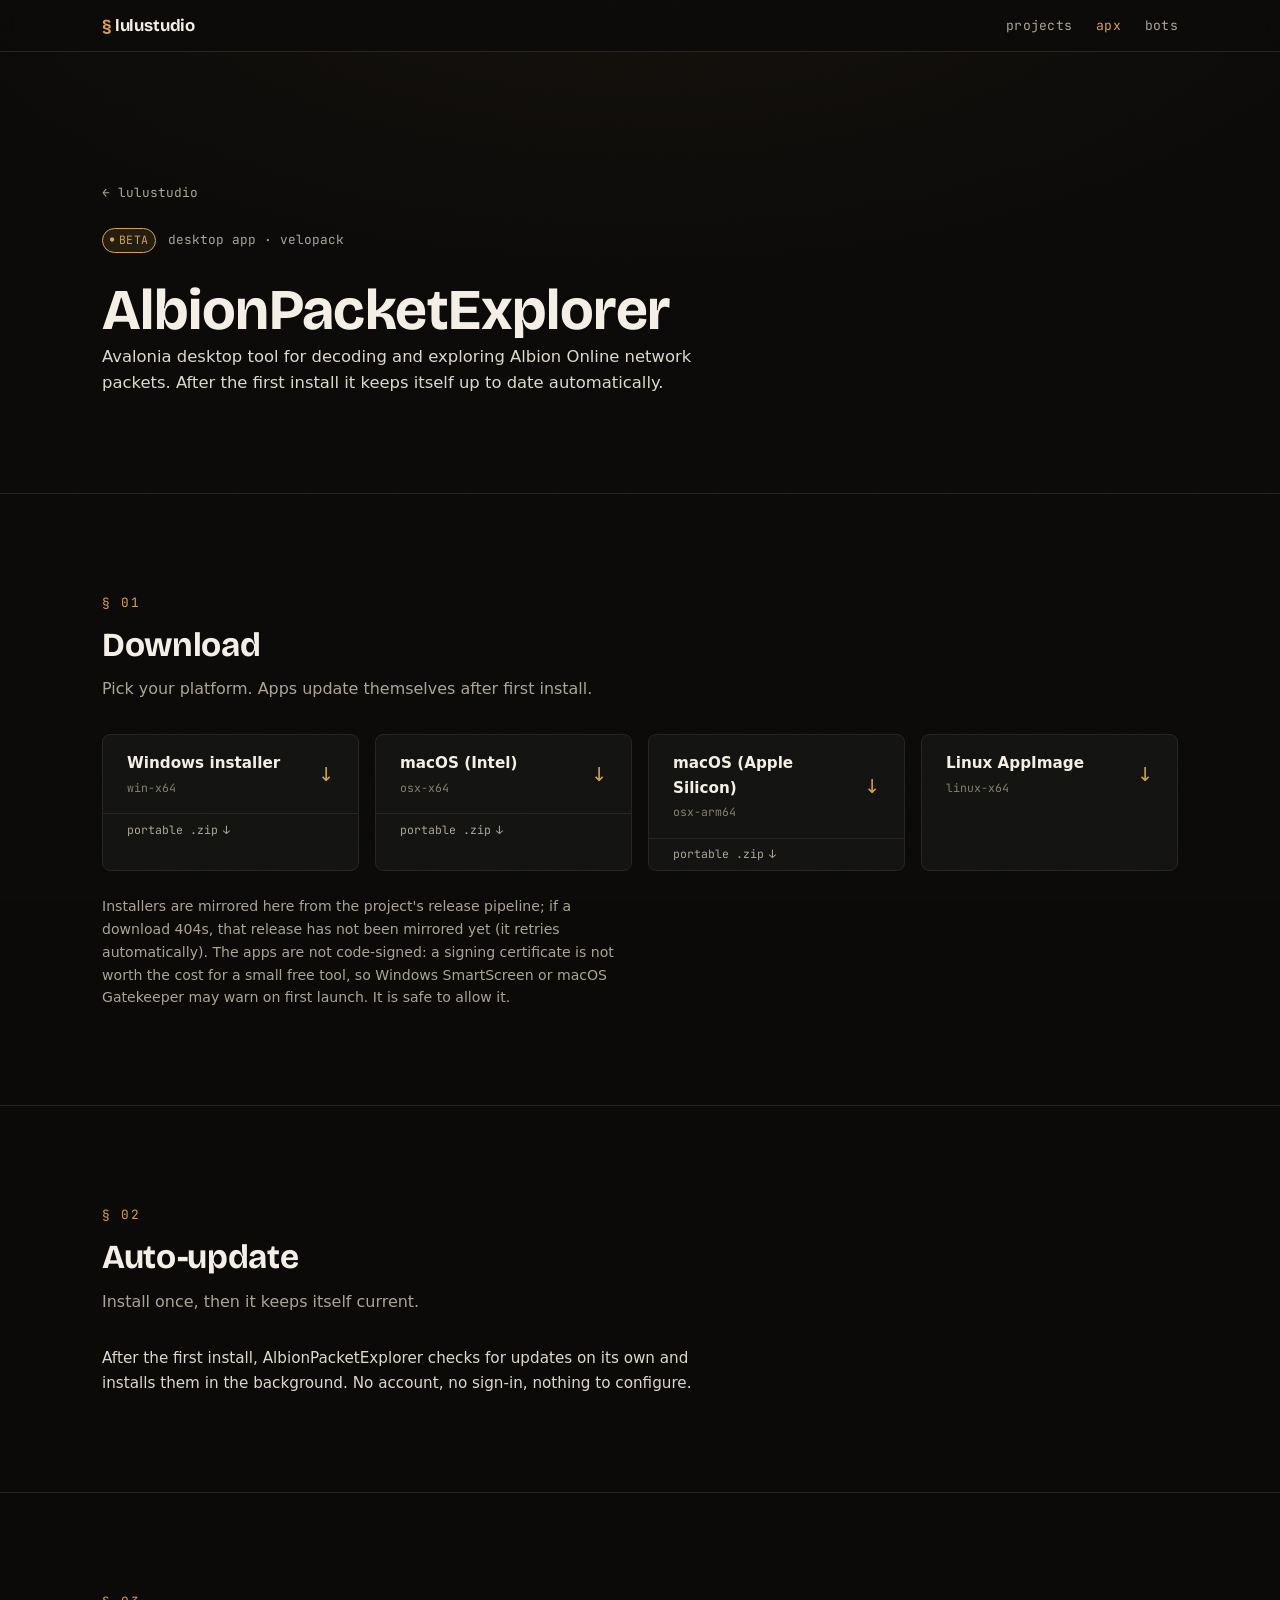
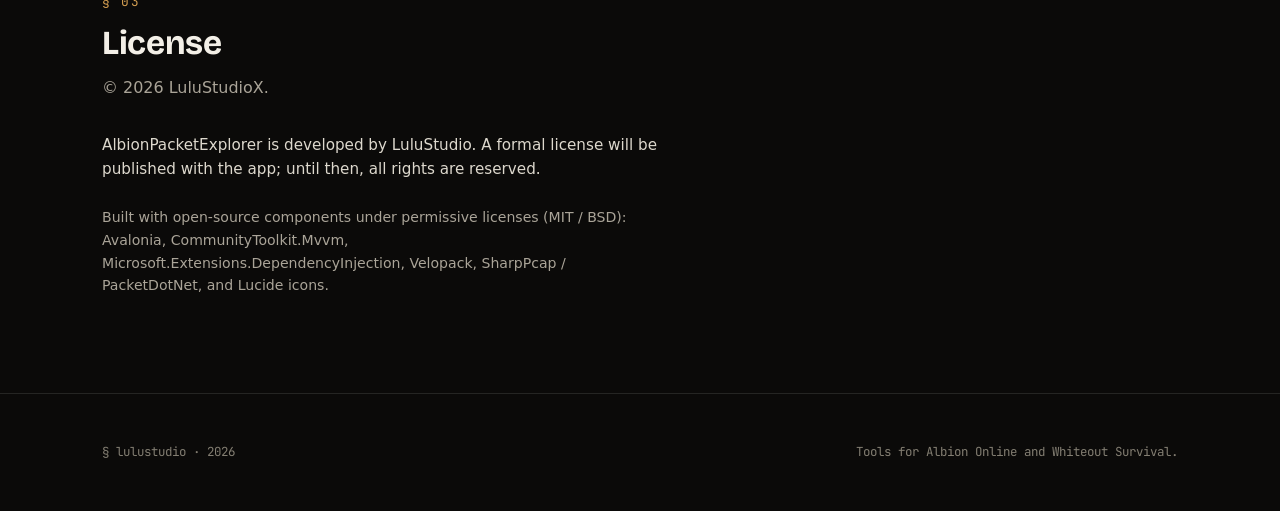
==== apx/index.html @ aff36cd7 "deploy site (stamp 224395fc3f15c5850746628ff8df8f4516e7709df6c220919f3e209f35f2060c)" ====
<!doctype html>
<html lang="en">
  <head>
    <meta charset="utf-8" />
    <meta name="viewport" content="width=device-width, initial-scale=1" />
    <title>AlbionPacketExplorer - LuluStudio</title>
    <meta name="description" content="Desktop tool for decoding and exploring Albion Online network packets. Self-updating via a token-free feed." />
    <link rel="canonical" href="https://projects.lulustudio.dk/apx/" />
    <meta property="og:title" content="AlbionPacketExplorer - LuluStudio" />
    <meta property="og:description" content="Decode and explore Albion Online network packets. Auto-updating desktop app." />
    <meta property="og:type" content="website" />
    <meta name="theme-color" content="#0b0a09" />
    <link rel="icon" href="/favicon.svg" type="image/svg+xml" />
    <link rel="preconnect" href="https://fonts.googleapis.com" />
    <link rel="preconnect" href="https://fonts.gstatic.com" crossorigin />
    <link href="https://fonts.googleapis.com/css2?family=Bricolage+Grotesque:opsz,wght@12..96,400..800&family=JetBrains+Mono:wght@400;500;600&display=swap" rel="stylesheet" />
    <link rel="stylesheet" href="/css/styles.css" />
  </head>
  <body>
    <div class="grain" aria-hidden="true"></div>
    <a class="skip-link" href="#main">skip to content</a>

    <nav class="site-nav">
      <div class="page-width site-nav__bar">
        <a class="site-nav__brand" href="/"><span class="site-nav__mark">§</span> <span class="site-nav__word">lulustudio</span></a>
        <ul class="site-nav__links">
          <li><a href="/#projects">projects</a></li>
          <li><a href="/apx/" aria-current="page">apx</a></li>
          <li><a href="/bots/">bots</a></li>
        </ul>
      </div>
    </nav>

    <main id="main">
      <header class="hero">
        <div class="page-width">
          <a class="hero__back" href="/">← lulustudio</a>
          <p class="hero__eyebrow">
            <span class="badge badge--accent"><span class="badge__dot" aria-hidden="true">●</span>beta</span>
            desktop app · velopack
          </p>
          <h1>AlbionPacketExplorer</h1>
          <p class="hero__lead">
            Avalonia desktop tool for decoding and exploring Albion Online network packets. After the
            first install it keeps itself up to date automatically.
          </p>
        </div>
      </header>

      <section class="section" id="download">
        <div class="page-width">
          <header class="section__header">
            <span class="section__number">§ 01</span>
            <h2 class="section__title">Download</h2>
            <p class="section__lead">Pick your platform. Apps update themselves after first install.</p>
          </header>
          <div class="download-grid" data-downloads="apx"></div>
          <p class="fine-print">
            Installers are mirrored here from the project's release pipeline; if a download 404s, that
            release has not been mirrored yet (it retries automatically). The apps are not code-signed:
            a signing certificate is not worth the cost for a small free tool, so Windows SmartScreen
            or macOS Gatekeeper may warn on first launch. It is safe to allow it.
          </p>
        </div>
      </section>

      <section class="section" id="updates">
        <div class="page-width">
          <header class="section__header">
            <span class="section__number">§ 02</span>
            <h2 class="section__title">Auto-update</h2>
            <p class="section__lead">Install once, then it keeps itself current.</p>
          </header>
          <div class="prose">
            <p>
              After the first install, AlbionPacketExplorer checks for updates on its own and
              installs them in the background. No account, no sign-in, nothing to configure.
            </p>
          </div>
        </div>
      </section>

      <section class="section" id="license">
        <div class="page-width">
          <header class="section__header">
            <span class="section__number">§ 03</span>
            <h2 class="section__title">License</h2>
            <p class="section__lead">© 2026 LuluStudioX.</p>
          </header>
          <div class="prose">
            <p>
              AlbionPacketExplorer is developed by LuluStudio. A formal license will be published with
              the app; until then, all rights are reserved.
            </p>
            <p class="fine-print">
              Built with open-source components under permissive licenses (MIT / BSD): Avalonia,
              CommunityToolkit.Mvvm, Microsoft.Extensions.DependencyInjection, Velopack,
              SharpPcap / PacketDotNet, and Lucide icons.
            </p>
          </div>
        </div>
      </section>
    </main>

    <footer class="site-footer">
      <div class="page-width site-footer__row">
        <span>§ lulustudio · <span data-current-year></span></span>
        <span>Tools for Albion Online and Whiteout Survival.</span>
      </div>
    </footer>

    <script src="/js/data.js"></script>
    <script src="/js/render.js"></script>
    <script src="/js/cursor.js"></script>
  </body>
</html>
---- css/styles.css ----
@import './theme.css';

/* ── reset ── */
*, *::before, *::after { box-sizing: border-box; margin: 0; padding: 0; }
html { scroll-behavior: smooth; -webkit-text-size-adjust: 100%; }

body {
  background: var(--color-bg);
  color: var(--color-text);
  font-family: var(--font-body);
  font-size: var(--font-size-body);
  line-height: var(--line-height-normal);
  min-height: 100svh;
  -webkit-font-smoothing: antialiased;
  text-rendering: optimizeLegibility;
  overflow-x: hidden;
}

/* firelight warmth from the top, like glow on a cave wall */
body::before {
  content: '';
  position: fixed;
  inset: 0;
  z-index: -2;
  background:
    radial-gradient(1100px 520px at 50% -10%, var(--color-accent-faint), transparent 70%),
    var(--color-bg);
  pointer-events: none;
}

/* dot grid revealed by a spotlight that follows the mouse (see js/cursor.js).
   Ported from cv-lulustudio, recolored to the hub accent. Sits behind content. */
.dot-grid {
  position: fixed;
  inset: 0;
  z-index: -1;
  pointer-events: none;
  background-image: radial-gradient(circle, color-mix(in srgb, var(--color-accent) 60%, transparent) 1.2px, transparent 1.2px);
  background-size: 26px 26px;
  -webkit-mask-image: radial-gradient(ellipse 360px 300px at var(--mx, -999px) var(--my, -999px), #000 8%, transparent 70%);
  mask-image: radial-gradient(ellipse 360px 300px at var(--mx, -999px) var(--my, -999px), #000 8%, transparent 70%);
}

/* subtle film-grain overlay */
.grain {
  position: fixed;
  inset: 0;
  z-index: 9999;
  pointer-events: none;
  opacity: 0.035;
  mix-blend-mode: overlay;
  background-image: url("data:image/svg+xml,%3Csvg xmlns='http://www.w3.org/2000/svg' width='160' height='160'%3E%3Cfilter id='n'%3E%3CfeTurbulence type='fractalNoise' baseFrequency='0.85' numOctaves='2' stitchTiles='stitch'/%3E%3C/filter%3E%3Crect width='100%25' height='100%25' filter='url(%23n)'/%3E%3C/svg%3E");
}

/* ── headings ── */
h1, h2, h3 {
  font-family: var(--font-display);
  color: var(--color-heading);
  line-height: var(--line-height-tight);
  font-weight: 700;
  letter-spacing: -0.01em;
  text-wrap: balance;
  overflow-wrap: break-word;
}
h1 { font-size: var(--font-size-hero); }
h2 { font-size: var(--font-size-title); }
h3 { font-size: var(--font-size-subtitle); }
p { color: var(--color-text); text-wrap: pretty; }
strong { color: var(--color-heading); font-weight: 700; }
img, svg, video { max-width: 100%; height: auto; }

/* ── links ── */
a { color: var(--color-accent); text-decoration: none; transition: color 0.15s ease; }
a:hover { color: var(--color-accent-bright); }

/* ── code / mono ── */
code, pre, kbd, samp { font-family: var(--font-mono); font-size: var(--font-size-code); }
code:not(pre code) {
  background: var(--color-inset);
  border: 1px solid var(--color-border);
  border-radius: var(--radius-sm);
  padding: 0.1em 0.4em;
  color: var(--color-heading);
}

/* ── layout primitives ── */
.page-width {
  max-width: var(--max-width);
  margin-inline: auto;
  padding-inline: clamp(1.1rem, 4vw, 2rem);
}

/* ── focus / a11y ── */
a:focus-visible, button:focus-visible, [tabindex]:focus-visible {
  outline: 2px solid var(--color-accent);
  outline-offset: 3px;
  border-radius: var(--radius-sm);
}
.visually-hidden {
  position: absolute; width: 1px; height: 1px;
  padding: 0; margin: -1px; overflow: hidden;
  clip: rect(0, 0, 0, 0); white-space: nowrap; border: 0;
}

/* ── button ── */
.button {
  display: inline-flex;
  align-items: center;
  gap: 0.5em;
  font-family: var(--font-mono);
  font-size: 0.85rem;
  letter-spacing: 0.01em;
  padding: 0.7em 1.15em;
  border-radius: var(--radius-md);
  border: 1px solid var(--color-accent);
  background: var(--color-accent-soft);
  color: var(--color-accent);
  transition: background 0.16s ease, border-color 0.16s ease, color 0.16s ease, transform 0.16s ease;
}
.button:hover { background: var(--color-accent); color: var(--color-bg); transform: translateY(-1px); }
.button--ghost { border-color: var(--color-border-strong); background: transparent; color: var(--color-text); }
.button--ghost:hover {
  border-color: var(--color-accent);
  background: var(--color-accent-soft);
  color: var(--color-accent);
  transform: translateY(-1px);
}

/* ── skip link ── */
.skip-link {
  position: fixed; top: 8px; left: 8px; z-index: 10000;
  transform: translateY(-160%);
  background: var(--color-accent); color: var(--color-bg);
  font-family: var(--font-mono); font-size: 0.75rem; font-weight: 600;
  padding: 0.6em 1em; border-radius: var(--radius-sm);
  transition: transform 0.18s ease;
}
.skip-link:focus { transform: translateY(0); }

/* ── navigation ── */
.site-nav {
  position: sticky; top: 0; z-index: 100;
  min-height: var(--nav-height);
  display: flex; align-items: center;
  background: color-mix(in srgb, var(--color-bg) 82%, transparent);
  backdrop-filter: blur(8px);
  border-bottom: 1px solid var(--color-border);
}
.site-nav__bar { display: flex; align-items: center; justify-content: space-between; gap: var(--space-lg); width: 100%; }
.site-nav__brand { font-family: var(--font-display); font-weight: 700; color: var(--color-heading); font-size: 1.05rem; letter-spacing: -0.01em; }
.site-nav__brand:hover { color: var(--color-heading); }
.site-nav__mark { color: var(--color-accent); }
.site-nav__links { display: flex; gap: var(--space-lg); list-style: none; }
.site-nav__links a { font-family: var(--font-mono); font-size: 0.82rem; color: var(--color-text-muted); letter-spacing: 0.02em; }
.site-nav__links a:hover,
.site-nav__links a[aria-current='page'] { color: var(--color-accent); }

/* ── hero ── */
.hero { padding-block: clamp(3rem, 11vw, 8rem) var(--section-padding); }
.hero__eyebrow {
  display: flex; align-items: center; gap: var(--space-sm);
  font-family: var(--font-mono); font-size: 0.8rem; color: var(--color-text-muted);
  margin-bottom: var(--space-lg); flex-wrap: wrap;
}
.hero__title { margin-bottom: var(--space-lg); max-width: 18ch; }
.hero__lead { max-width: 60ch; color: var(--color-text); font-size: 1.08em; }
.hero__actions { display: flex; flex-wrap: wrap; gap: var(--space-md); margin-top: var(--space-xl); }
.hero__back { font-family: var(--font-mono); font-size: 0.8rem; color: var(--color-text-muted); display: inline-block; margin-bottom: var(--space-lg); }

/* ── numbered section ── */
.section { padding-block: var(--section-padding); border-top: 1px solid var(--color-border); }
.section__header { margin-bottom: var(--space-xl); }
.section__number { display: inline-block; font-family: var(--font-mono); font-size: 0.8rem; letter-spacing: 0.12em; color: var(--color-accent); margin-bottom: var(--space-sm); }
.section__title { max-width: 24ch; }
.section__lead { margin-top: var(--space-sm); color: var(--color-text-muted); max-width: 60ch; font-size: 1.05em; }

/* ── card grid + card ── */
.card-grid { display: grid; grid-template-columns: repeat(auto-fit, minmax(min(100%, 320px), 1fr)); gap: var(--space-lg); }
.card {
  display: flex; flex-direction: column; gap: var(--space-sm);
  padding: var(--space-lg);
  background: color-mix(in srgb, var(--color-card) 55%, transparent);
  border: 1px solid var(--color-border); border-radius: var(--radius-lg);
  transition: border-color 0.18s ease, transform 0.18s ease, background 0.18s ease;
}
.card:hover { border-color: var(--color-border-strong); transform: translateY(-2px); background: color-mix(in srgb, var(--color-elevated) 60%, transparent); }
.card__meta { display: flex; flex-wrap: wrap; gap: var(--space-xs); }
.card__head { display: flex; align-items: center; gap: var(--space-sm); }
.card__icon { width: 32px; height: 32px; flex-shrink: 0; border-radius: 7px; object-fit: contain; }
.card__title { font-size: var(--font-size-subtitle); overflow-wrap: anywhere; }
.card__title-btn {
  font: inherit; color: var(--color-heading); background: none; border: 0; padding: 0;
  text-align: left; cursor: pointer; transition: color 0.15s ease;
}
.card__title-btn:hover { color: var(--color-accent); }
.card__title-arrow { color: var(--color-accent); white-space: nowrap; }
.card__description { color: var(--color-text-muted); font-size: 0.95em; flex: 1; }
/* tech stack: a labeled row of language chips with a color dot each */
.card__stack { display: flex; align-items: center; flex-wrap: wrap; gap: var(--space-xs); }
.card__stack-label { font-family: var(--font-mono); font-size: 0.6rem; text-transform: uppercase; letter-spacing: 0.1em; color: var(--color-text-faint); }
.tech-list { display: flex; flex-wrap: wrap; gap: var(--space-xs); list-style: none; }
.tech { display: inline-flex; align-items: center; gap: 0.4em; font-family: var(--font-mono); font-size: 0.72rem; color: var(--color-text-muted); border: 1px solid var(--color-border); border-radius: var(--radius-sm); padding: 0.12em 0.5em; }
.tech__dot { width: 8px; height: 8px; border-radius: 2px; display: inline-block; }
.card__actions { display: flex; flex-wrap: wrap; align-items: center; gap: var(--space-md); margin-top: var(--space-xs); }
.card__action {
  font-family: var(--font-mono); font-size: 0.8rem; color: var(--color-accent);
  background: none; border: 0; padding: 0; cursor: pointer; transition: color 0.15s ease;
}
.card__action:hover { color: var(--color-accent-bright); }

/* compact stats line under the card description */
.statline { display: flex; flex-wrap: wrap; align-items: center; gap: 0.5em; font-family: var(--font-mono); font-size: 0.72rem; color: var(--color-text-faint); }
.statline__sep { color: var(--color-border-strong); }

/* ── badge ── */
.badge {
  display: inline-flex; align-items: center; gap: 0.4em;
  font-family: var(--font-mono); font-size: 0.72rem; letter-spacing: 0.03em;
  text-transform: uppercase; padding: 0.22em 0.6em; border-radius: var(--radius-pill);
  border: 1px solid var(--color-border-strong); background: var(--color-inset); color: var(--color-text-muted); white-space: nowrap;
}
.badge__dot { font-size: 0.6em; line-height: 1; display: inline-block; }

/* live badge: vivid green, with a light circling the pill border */
.badge--live {
  position: relative;
  color: var(--color-live-bright);
  border-color: color-mix(in srgb, var(--color-live) 45%, transparent);
  background: var(--color-live-soft);
}
.badge--live .live-count { font-weight: 700; }
.badge--live::before {
  content: '';
  position: absolute;
  inset: 0;
  border-radius: inherit;
  padding: 1.4px;
  background: conic-gradient(from var(--beam-angle, 0deg),
    transparent 0 62%,
    color-mix(in srgb, var(--color-live-bright) 40%, transparent) 74%,
    var(--color-live-bright) 84%,
    transparent 92%);
  -webkit-mask: linear-gradient(#000 0 0) content-box, linear-gradient(#000 0 0);
  -webkit-mask-composite: xor;
          mask: linear-gradient(#000 0 0) content-box, linear-gradient(#000 0 0);
          mask-composite: exclude;
  animation: badge-beam 2.6s linear infinite;
  pointer-events: none;
}
@property --beam-angle { syntax: '<angle>'; inherits: false; initial-value: 0deg; }
@keyframes badge-beam { to { --beam-angle: 360deg; } }
.badge--accent { color: var(--color-accent); border-color: var(--color-accent); background: var(--color-accent-soft); }
.badge--warn { color: var(--color-warn); border-color: var(--color-warn); }
.badge--private { color: var(--color-text-faint); border-color: var(--color-border-strong); }
.badge--fork { color: var(--color-text-muted); border-color: var(--color-border-strong); }
.badge--discord { color: #aab0f7; border-color: color-mix(in srgb, #5865f2 55%, transparent); background: rgba(88, 101, 242, 0.12); }
.badge--version { color: var(--color-accent); border-color: color-mix(in srgb, var(--color-accent) 45%, transparent); background: var(--color-accent-soft); text-transform: none; }
.badge__icon { display: inline-block; vertical-align: -1px; }

/* ── code block ── */
.code-block { border: 1px solid var(--color-border); border-radius: var(--radius-md); background: var(--color-elevated); overflow: hidden; }
.code-block__bar { display: flex; align-items: center; gap: 0.5em; padding: 0.5em 0.9em; font-family: var(--font-mono); font-size: 0.72rem; letter-spacing: 0.04em; color: var(--color-text-muted); background: var(--color-inset); border-bottom: 1px solid var(--color-border); }
.code-block__dot { color: var(--color-accent); font-size: 0.7em; }
.code-block__body { margin: 0; padding: var(--space-md); overflow-x: auto; color: var(--color-heading); line-height: 1.6; }

/* ── prose + checklist ── */
.prose { max-width: 64ch; display: flex; flex-direction: column; gap: var(--space-lg); }
.checklist { list-style: none; display: flex; flex-direction: column; gap: var(--space-xs); }
.checklist li { font-family: var(--font-mono); font-size: 0.85rem; color: var(--color-text-muted); }
.checklist__mark { color: var(--color-live); margin-right: 0.5em; }
.callout--warn { color: var(--color-text); border-left: 2px solid var(--color-warn); padding-left: var(--space-md); }
.fine-print { font-size: 0.88rem; color: var(--color-text-muted); max-width: 60ch; }
.see-all { margin-top: var(--space-lg); font-family: var(--font-mono); font-size: 0.85rem; }

/* ── download grid (apx) ── */
.download-grid { display: grid; grid-template-columns: repeat(auto-fill, minmax(min(100%, 240px), 1fr)); gap: var(--space-md); }
.download {
  display: flex; flex-direction: column;
  background: var(--color-card); border: 1px solid var(--color-border); border-radius: var(--radius-md);
  transition: border-color 0.18s ease, transform 0.18s ease;
}
.download:hover { border-color: var(--color-accent); transform: translateY(-2px); }
.download__main { display: grid; grid-template-columns: 1fr auto; align-items: center; gap: 0.2em var(--space-sm); padding: var(--space-md) var(--space-lg); }
.download__label { color: var(--color-heading); font-weight: 600; }
.download__platform { grid-column: 1; font-family: var(--font-mono); font-size: 0.72rem; color: var(--color-text-faint); }
.download__arrow { grid-row: 1 / 3; grid-column: 2; color: var(--color-accent); font-size: 1.2rem; }
.download__portable {
  display: flex; align-items: center; gap: 0.4em;
  padding: 0.55em var(--space-lg);
  border-top: 1px solid var(--color-border);
  font-family: var(--font-mono); font-size: 0.72rem; color: var(--color-text-muted);
}
.download__portable:hover { color: var(--color-accent); }

/* breathing room between the download grid and the note under it */
.download-grid + .fine-print { margin-top: var(--space-lg); }

/* ── footer ── */
.site-footer { border-top: 1px solid var(--color-border); padding-block: var(--space-2xl); color: var(--color-text-faint); font-family: var(--font-mono); font-size: 0.78rem; }
.site-footer__row { display: flex; flex-wrap: wrap; gap: var(--space-md); justify-content: space-between; }

/* ── empty state (shown if data fails to load) ── */
.empty-state { color: var(--color-text-faint); font-family: var(--font-mono); font-size: 0.85rem; }

/* ── details dialog (click-to-expand) ── */
.details {
  width: min(640px, calc(100vw - 2rem));
  margin: auto;
  padding: 0;
  border: 1px solid var(--color-border-strong);
  border-radius: var(--radius-lg);
  background: var(--color-card);
  color: var(--color-text);
}
.details::backdrop { background: rgba(0, 0, 0, 0.66); backdrop-filter: blur(2px); }
.details[open] { animation: details-in 0.22s cubic-bezier(0.16, 1, 0.3, 1) both; }
.details[open]::backdrop { animation: backdrop-in 0.22s ease both; }
@keyframes details-in { from { opacity: 0; transform: translateY(10px) scale(0.98); } to { opacity: 1; transform: none; } }
@keyframes backdrop-in { from { opacity: 0; } to { opacity: 1; } }
.details__panel { position: relative; padding: var(--space-xl); display: flex; flex-direction: column; gap: var(--space-md); }
.details__release { font-family: var(--font-mono); font-size: 0.78rem; color: var(--color-text-muted); }
.details__release strong { color: var(--color-accent); }
.details__close {
  position: absolute; top: var(--space-md); right: var(--space-md);
  background: none; border: 0; color: var(--color-text-muted); cursor: pointer;
  font-size: 1rem; line-height: 1; padding: 0.3em;
}
.details__close:hover { color: var(--color-heading); }
.details__heading-row { display: flex; align-items: center; gap: var(--space-sm); }
.details__heading-row .card__icon { width: 34px; height: 34px; }
.details__title { font-size: var(--font-size-title); overflow-wrap: anywhere; padding-right: 2rem; }
.details__description { color: var(--color-text-muted); }
.details__block { display: flex; flex-direction: column; gap: var(--space-xs); }
.details__heading { font-family: var(--font-mono); font-size: 0.72rem; text-transform: uppercase; letter-spacing: 0.06em; color: var(--color-text-muted); }
.details__heading-note { color: var(--color-text-faint); text-transform: none; letter-spacing: 0; }
.details__links { display: flex; flex-wrap: wrap; gap: var(--space-sm); margin-top: var(--space-xs); }

/* curated runtime facts in the details panel */
.facts { list-style: none; display: flex; flex-wrap: wrap; gap: var(--space-xs); }
.fact {
  font-family: var(--font-mono); font-size: 0.7rem; color: var(--color-text);
  border: 1px solid var(--color-border-strong); border-radius: var(--radius-pill);
  padding: 0.2em 0.65em; background: var(--color-inset);
}

/* stat grid */
.stat-grid { display: grid; grid-template-columns: repeat(auto-fit, minmax(110px, 1fr)); gap: var(--space-sm); margin: 0; }
.stat { background: var(--color-elevated); border: 1px solid var(--color-border); border-radius: var(--radius-md); padding: var(--space-sm) var(--space-md); }
.stat__label { font-family: var(--font-mono); font-size: 0.66rem; text-transform: uppercase; letter-spacing: 0.05em; color: var(--color-text-faint); margin: 0 0 0.2em; }
.stat__value { font-size: 0.95rem; color: var(--color-heading); margin: 0; }

/* language bar */
.lang-bar { display: flex; height: 10px; border-radius: var(--radius-pill); overflow: hidden; background: var(--color-inset); }
.lang-bar__seg { display: block; height: 100%; }
.lang-bar__legend { list-style: none; display: flex; flex-wrap: wrap; gap: var(--space-md); margin-top: var(--space-xs); font-family: var(--font-mono); font-size: 0.72rem; color: var(--color-text-muted); }
.lang-bar__legend li { display: flex; align-items: center; gap: 0.4em; }
.lang-bar__chip { width: 10px; height: 10px; border-radius: 2px; display: inline-block; }
.lang-bar__pct { color: var(--color-text-faint); }
.lang-bar__seg--0 { background: var(--color-accent); }
.lang-bar__seg--1 { background: var(--color-live); }
.lang-bar__seg--2 { background: #7e8ab0; }
.lang-bar__seg--3 { background: var(--color-warn); }

/* commit sparkline */
.spark { display: flex; align-items: flex-end; gap: 2px; height: 56px; padding: var(--space-xs); background: var(--color-elevated); border: 1px solid var(--color-border); border-radius: var(--radius-md); }
.spark__bar { flex: 1; min-width: 2px; background: var(--color-accent); border-radius: 1px 1px 0 0; opacity: 0.85; transition: opacity 0.12s ease; }
.spark__bar:hover { opacity: 1; }
.spark-axis { display: flex; justify-content: space-between; font-family: var(--font-mono); font-size: 0.62rem; color: var(--color-text-faint); margin-top: 0.3em; }

/* prev / next navigation inside the details panel */
.details__nav { display: flex; align-items: center; justify-content: space-between; gap: var(--space-sm); margin-top: var(--space-xs); padding-top: var(--space-md); border-top: 1px solid var(--color-border); }
.details__nav-btn {
  font-family: var(--font-mono); font-size: 0.75rem; color: var(--color-accent);
  background: none; border: 0; cursor: pointer; padding: 0.3em 0; max-width: 42%;
  overflow: hidden; text-overflow: ellipsis; white-space: nowrap; transition: color 0.15s ease;
}
.details__nav-btn:hover { color: var(--color-accent-bright); }
.details__nav-btn--off { color: var(--color-text-faint); cursor: default; }
.details__nav-count { font-family: var(--font-mono); font-size: 0.7rem; color: var(--color-text-faint); flex-shrink: 0; }

[id] { scroll-margin-top: calc(var(--nav-height) + 16px); }

/* ── responsive ── */
@media (max-width: 640px) {
  .card-grid { grid-template-columns: 1fr; gap: var(--space-md); }
  .hero__actions .button { width: 100%; justify-content: center; }
  .site-nav__links { gap: var(--space-md); }
  .site-nav__word { display: none; } /* keep just the section mark on tiny screens */
}
@media (max-width: 380px) {
  .site-nav__links a { font-size: 0.75rem; }
}
@media (min-width: 1400px) {
  :root { --max-width: 1280px; }
}
@media (prefers-reduced-motion: reduce) {
  html { scroll-behavior: auto; }
  *, *::before, *::after { transition: none !important; animation: none !important; }
  .grain, .dot-grid { display: none; }
}
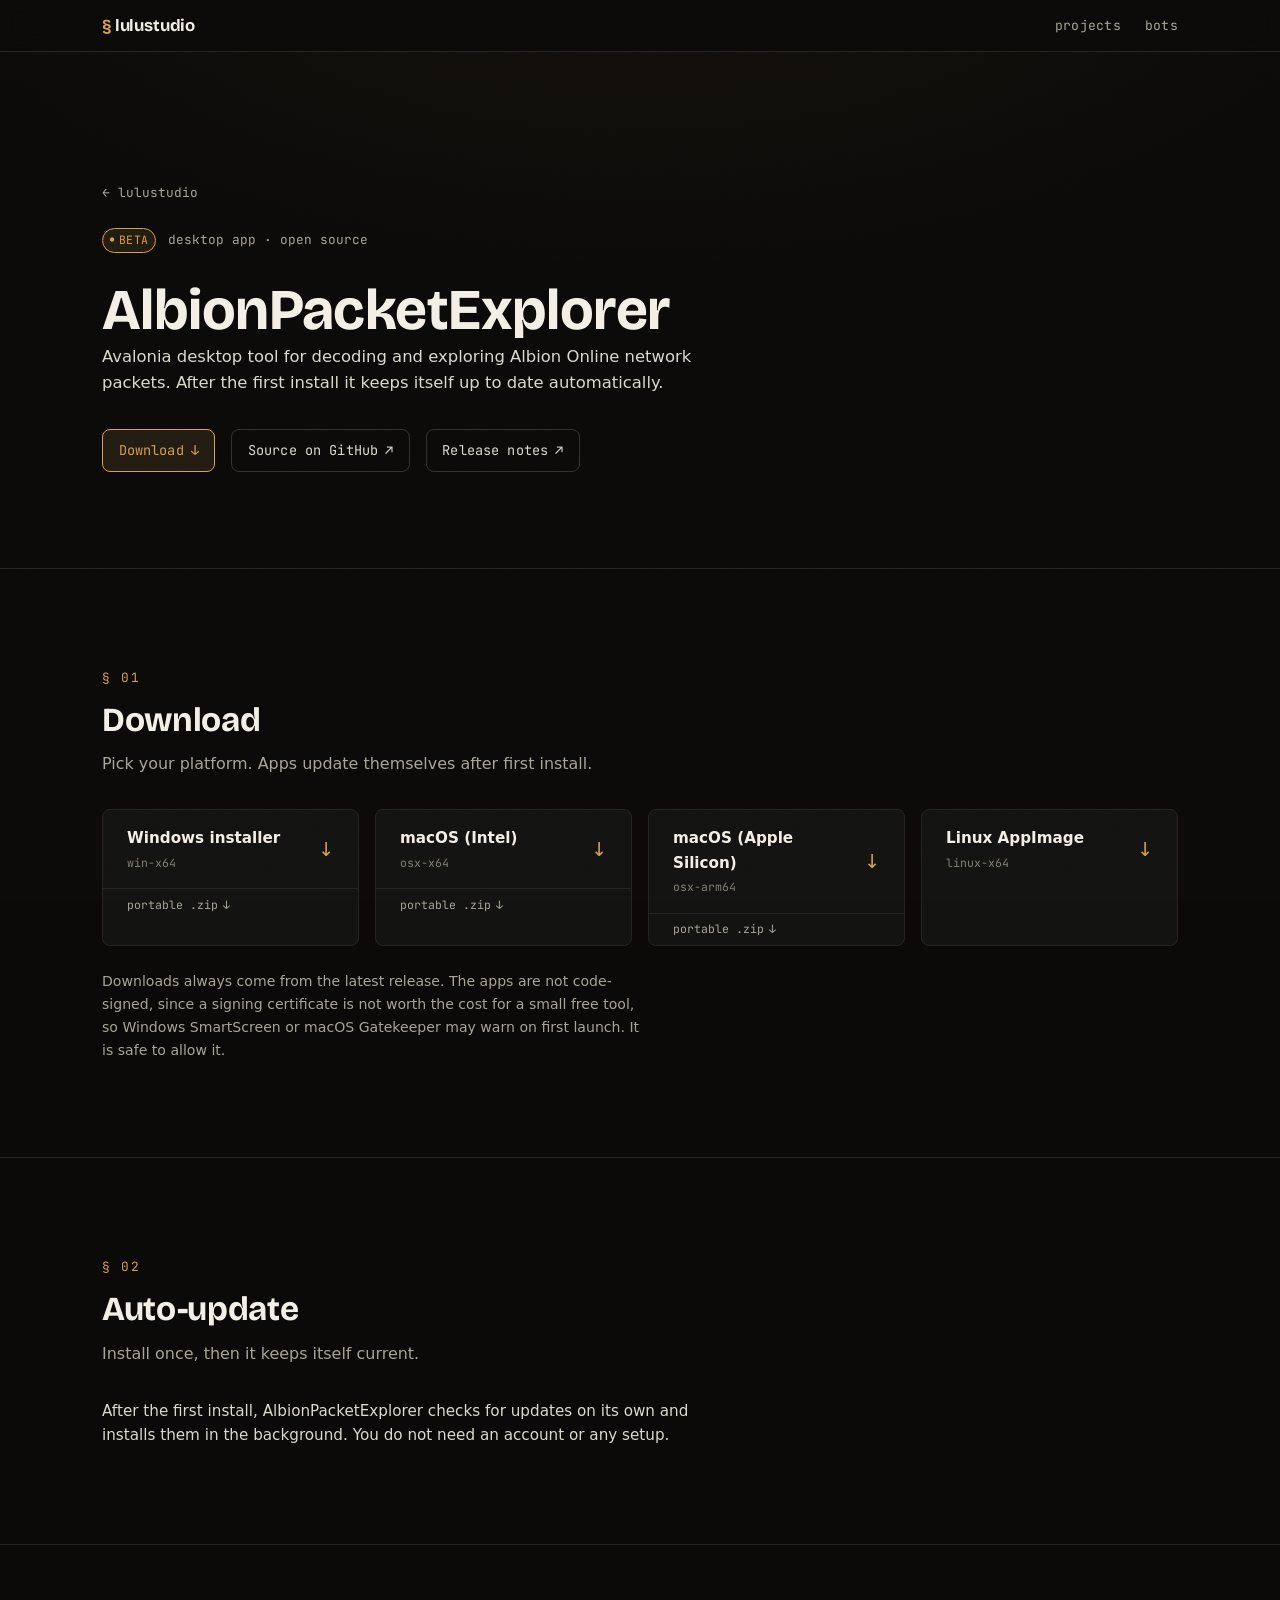
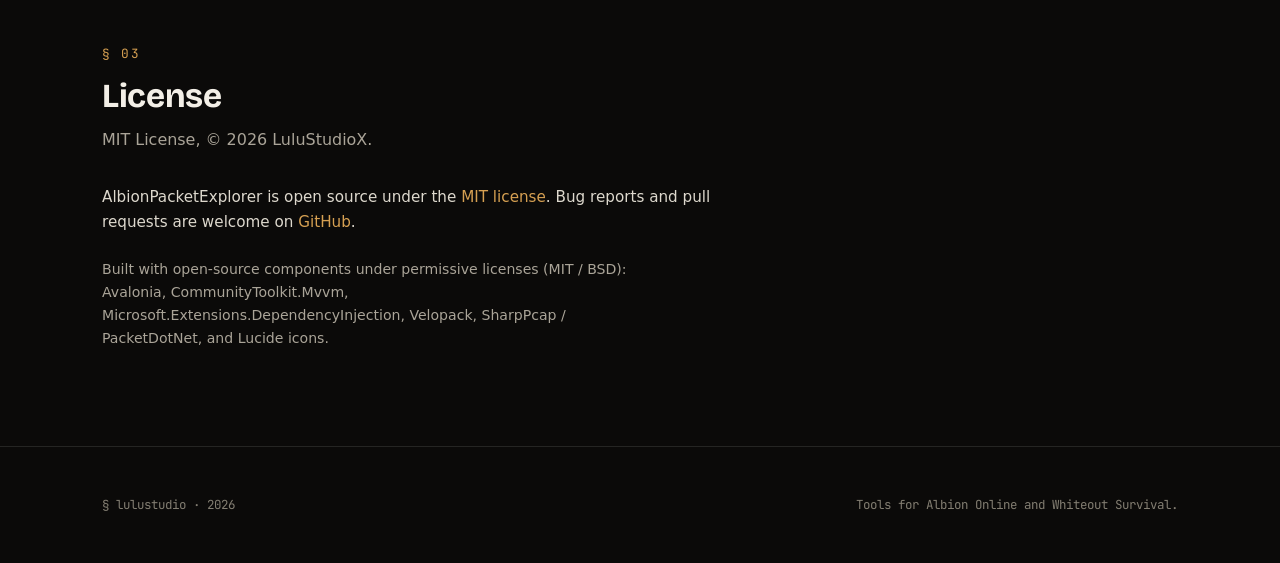
==== commit 5b0ad743: "deploy site (stamp ef620f9354d008705d7708d0309b95d2ac4df0331ee9680e819aa25bce0a4d32)" ====
--- a/apx/index.html
+++ b/apx/index.html
@@ -4,7 +4,7 @@
     <meta charset="utf-8" />
     <meta name="viewport" content="width=device-width, initial-scale=1" />
     <title>AlbionPacketExplorer - LuluStudio</title>
-    <meta name="description" content="Desktop tool for decoding and exploring Albion Online network packets. Self-updating via a token-free feed." />
+    <meta name="description" content="Desktop tool for decoding and exploring Albion Online network packets. Updates itself from GitHub releases." />
     <link rel="canonical" href="https://projects.lulustudio.dk/apx/" />
     <meta property="og:title" content="AlbionPacketExplorer - LuluStudio" />
     <meta property="og:description" content="Decode and explore Albion Online network packets. Auto-updating desktop app." />
@@ -14,7 +14,7 @@
     <link rel="preconnect" href="https://fonts.googleapis.com" />
     <link rel="preconnect" href="https://fonts.gstatic.com" crossorigin />
     <link href="https://fonts.googleapis.com/css2?family=Bricolage+Grotesque:opsz,wght@12..96,400..800&family=JetBrains+Mono:wght@400;500;600&display=swap" rel="stylesheet" />
-    <link rel="stylesheet" href="/css/styles.css" />
+    <link rel="stylesheet" href="/css/styles.css?v=7c2fed3b" />
   </head>
   <body>
     <div class="grain" aria-hidden="true"></div>
@@ -25,8 +25,7 @@
         <a class="site-nav__brand" href="/"><span class="site-nav__mark">§</span> <span class="site-nav__word">lulustudio</span></a>
         <ul class="site-nav__links">
           <li><a href="/#projects">projects</a></li>
-          <li><a href="/apx/" aria-current="page">apx</a></li>
-          <li><a href="/bots/">bots</a></li>
+          <li><a href="/#bots">bots</a></li>
         </ul>
       </div>
     </nav>
@@ -37,13 +36,17 @@
           <a class="hero__back" href="/">← lulustudio</a>
           <p class="hero__eyebrow">
             <span class="badge badge--accent"><span class="badge__dot" aria-hidden="true">●</span>beta</span>
-            desktop app · velopack
+            desktop app · open source
           </p>
           <h1>AlbionPacketExplorer</h1>
           <p class="hero__lead">
-            Avalonia desktop tool for decoding and exploring Albion Online network packets. After the
-            first install it keeps itself up to date automatically.
+            Avalonia desktop tool for decoding and exploring Albion Online network packets. After the first install it keeps itself up to date automatically.
           </p>
+          <div class="hero__actions">
+            <a class="button" href="#download">Download <span aria-hidden="true">↓</span></a>
+            <a class="button button--ghost" href="https://github.com/LuluStudioX/AlbionPacketExplorer" target="_blank" rel="noopener">Source on GitHub <span aria-hidden="true">↗</span></a>
+            <a class="button button--ghost" href="https://github.com/LuluStudioX/AlbionPacketExplorer/releases" target="_blank" rel="noopener">Release notes <span aria-hidden="true">↗</span></a>
+          </div>
         </div>
       </header>
 
@@ -56,10 +59,7 @@
           </header>
           <div class="download-grid" data-downloads="apx"></div>
           <p class="fine-print">
-            Installers are mirrored here from the project's release pipeline; if a download 404s, that
-            release has not been mirrored yet (it retries automatically). The apps are not code-signed:
-            a signing certificate is not worth the cost for a small free tool, so Windows SmartScreen
-            or macOS Gatekeeper may warn on first launch. It is safe to allow it.
+            Downloads always come from the latest release. The apps are not code-signed, since a signing certificate is not worth the cost for a small free tool, so Windows SmartScreen or macOS Gatekeeper may warn on first launch. It is safe to allow it.
           </p>
         </div>
       </section>
@@ -74,7 +74,7 @@
           <div class="prose">
             <p>
               After the first install, AlbionPacketExplorer checks for updates on its own and
-              installs them in the background. No account, no sign-in, nothing to configure.
+              installs them in the background. You do not need an account or any setup.
             </p>
           </div>
         </div>
@@ -85,12 +85,11 @@
           <header class="section__header">
             <span class="section__number">§ 03</span>
             <h2 class="section__title">License</h2>
-            <p class="section__lead">© 2026 LuluStudioX.</p>
+            <p class="section__lead">MIT License, © 2026 LuluStudioX.</p>
           </header>
           <div class="prose">
             <p>
-              AlbionPacketExplorer is developed by LuluStudio. A formal license will be published with
-              the app; until then, all rights are reserved.
+              AlbionPacketExplorer is open source under the <a href="https://github.com/LuluStudioX/AlbionPacketExplorer/blob/main/LICENSE" target="_blank" rel="noopener">MIT license</a>. Bug reports and pull requests are welcome on <a href="https://github.com/LuluStudioX/AlbionPacketExplorer" target="_blank" rel="noopener">GitHub</a>.
             </p>
             <p class="fine-print">
               Built with open-source components under permissive licenses (MIT / BSD): Avalonia,
@@ -109,8 +108,8 @@
       </div>
     </footer>
 
-    <script src="/js/data.js"></script>
-    <script src="/js/render.js"></script>
-    <script src="/js/cursor.js"></script>
+    <script src="/js/data.js?v=7c2fed3b"></script>
+    <script src="/js/render.js?v=7c2fed3b"></script>
+    <script src="/js/cursor.js?v=7c2fed3b"></script>
   </body>
 </html>
--- a/css/styles.css
+++ b/css/styles.css
@@ -1,4 +1,4 @@
-@import './theme.css';
+@import './theme.css?v=7c2fed3b';
 
 /* ── reset ── */
 *, *::before, *::after { box-sizing: border-box; margin: 0; padding: 0; }
@@ -153,7 +153,6 @@
 .site-nav__links { display: flex; gap: var(--space-lg); list-style: none; }
 .site-nav__links a { font-family: var(--font-mono); font-size: 0.82rem; color: var(--color-text-muted); letter-spacing: 0.02em; }
 .site-nav__links a:hover,
-.site-nav__links a[aria-current='page'] { color: var(--color-accent); }
 
 /* ── hero ── */
 .hero { padding-block: clamp(3rem, 11vw, 8rem) var(--section-padding); }
@@ -361,6 +360,36 @@
 .lang-bar__seg--2 { background: #7e8ab0; }
 .lang-bar__seg--3 { background: var(--color-warn); }
 
+/* hero commit strip */
+.activity-strip { margin-top: var(--space-xl); max-width: 640px; }
+.activity-strip__bars {
+  display: flex; align-items: flex-end; gap: 2px; height: 48px;
+  -webkit-mask-image: linear-gradient(to right, transparent, #000 45%);
+  mask-image: linear-gradient(to right, transparent, #000 45%);
+}
+.activity-strip__bar {
+  flex: 1; min-width: 2px; background: var(--color-accent); border-radius: 1px 1px 0 0; opacity: 0.85;
+  transform-origin: bottom; animation: activity-rise 320ms ease-out both; animation-delay: calc(var(--bar-index) * 10ms);
+}
+.activity-strip__axis {
+  position: relative; height: 1.2em; margin-top: var(--space-xs);
+  font-family: var(--font-mono); font-size: 0.62rem; color: var(--color-text-faint);
+  -webkit-mask-image: linear-gradient(to right, transparent, #000 45%);
+  mask-image: linear-gradient(to right, transparent, #000 45%);
+}
+.activity-strip__axis span { position: absolute; top: 0; padding-left: 4px; border-left: 1px solid var(--color-border); }
+.activity-strip__caption { font-family: var(--font-mono); font-size: 0.72rem; color: var(--color-text-faint); margin-top: var(--space-xs); min-height: 1.4em; }
+@media (hover: hover) {
+  .activity-strip__bar { transition: opacity 0.12s ease; }
+  .activity-strip__bars:hover .activity-strip__bar { opacity: 0.35; }
+  .activity-strip__bars:hover .activity-strip__bar:hover { opacity: 1; }
+}
+@keyframes activity-rise { from { transform: scaleY(0); } }
+@keyframes activity-fade { from { opacity: 0; } }
+@media (prefers-reduced-motion: reduce) {
+  .activity-strip__bar { animation: activity-fade 200ms ease-out both; animation-delay: 0s; }
+}
+
 /* commit sparkline */
 .spark { display: flex; align-items: flex-end; gap: 2px; height: 56px; padding: var(--space-xs); background: var(--color-elevated); border: 1px solid var(--color-border); border-radius: var(--radius-md); }
 .spark__bar { flex: 1; min-width: 2px; background: var(--color-accent); border-radius: 1px 1px 0 0; opacity: 0.85; transition: opacity 0.12s ease; }
